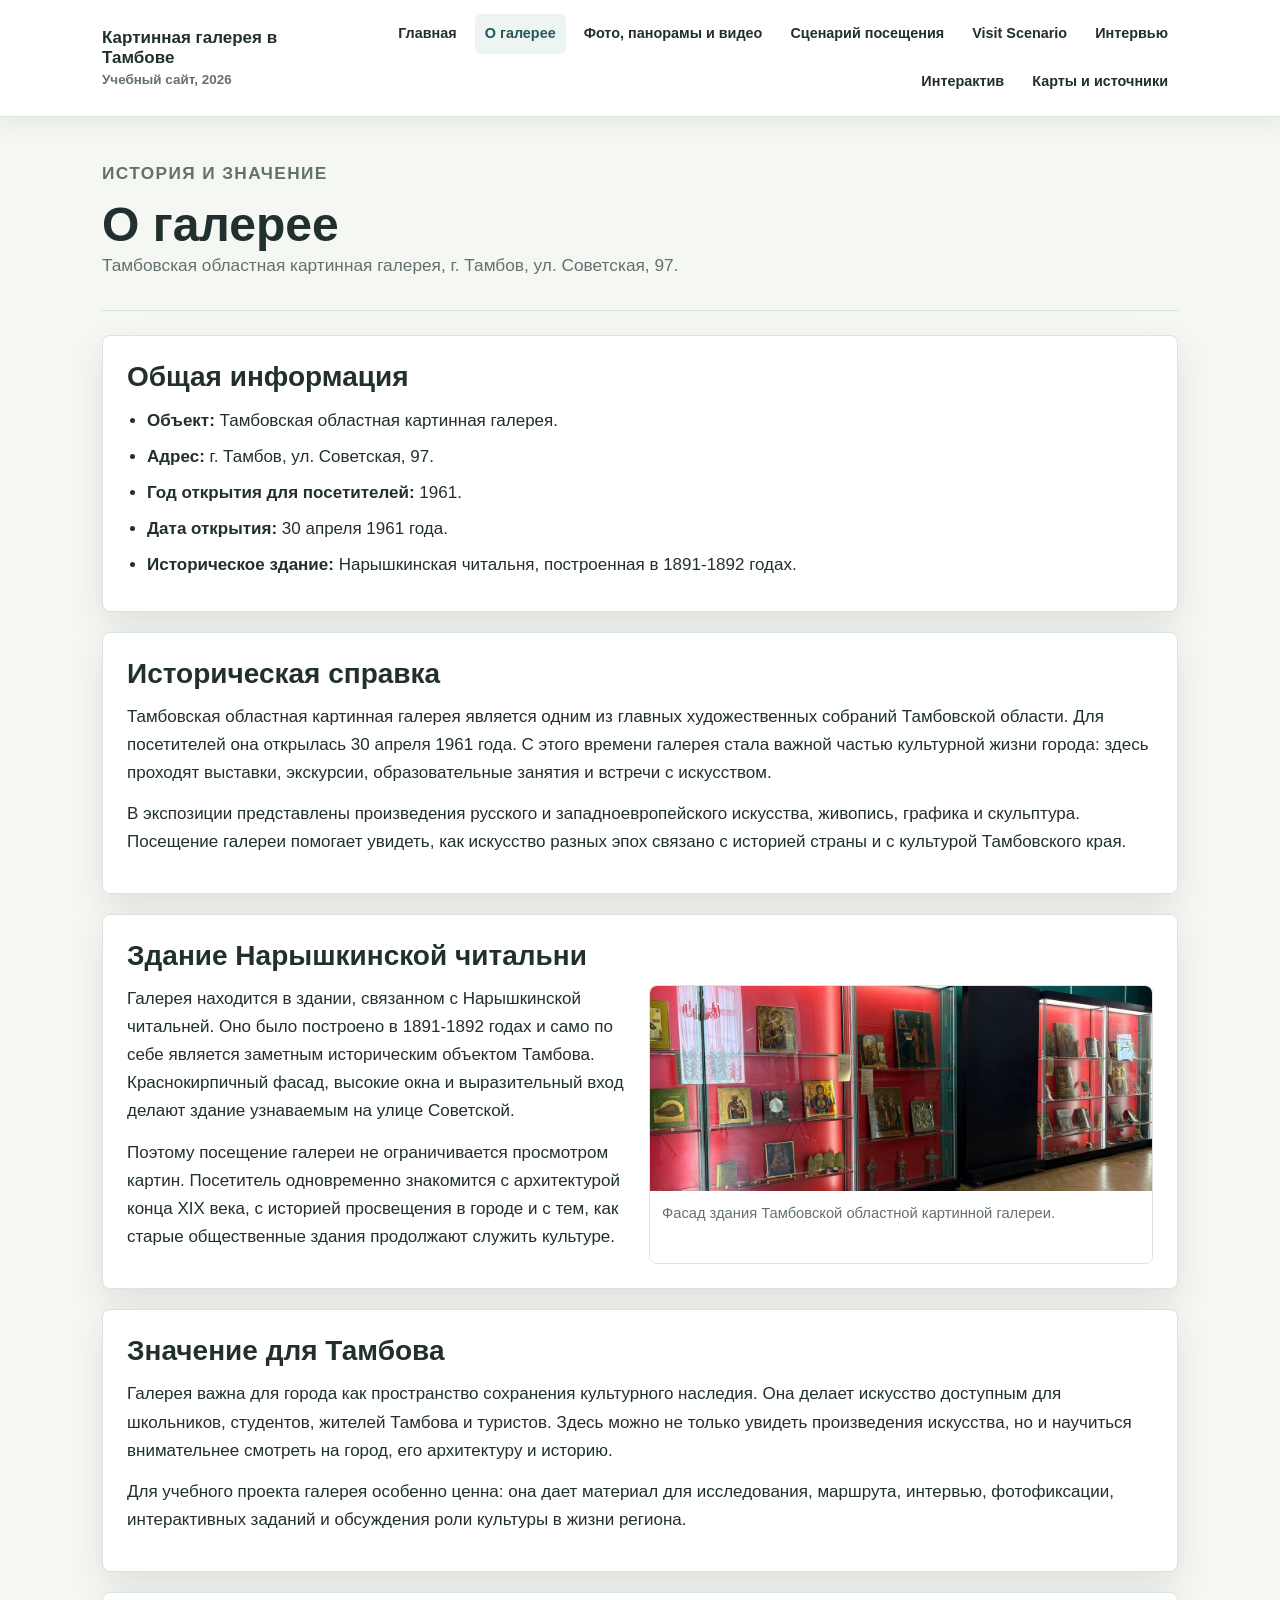
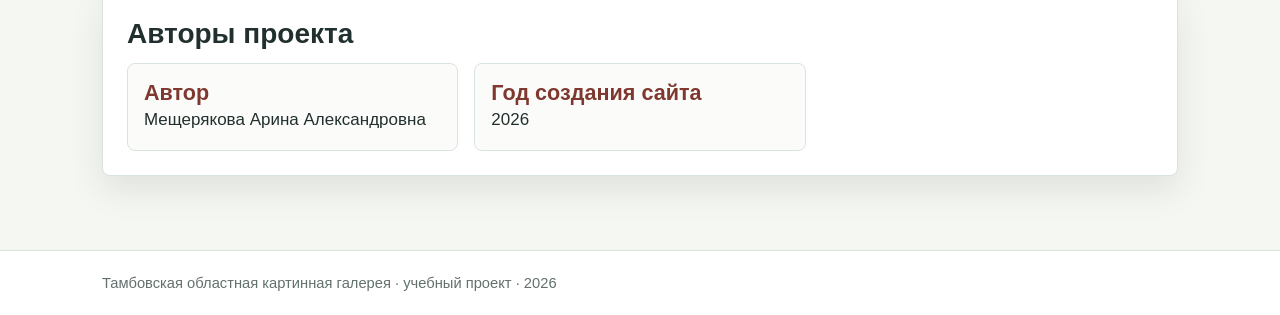
==== about.html @ 31e76bea "Initial gallery site" ====
<!DOCTYPE html>
<html lang="ru">
<head>
  <meta charset="UTF-8">
  <meta name="viewport" content="width=device-width, initial-scale=1.0">
  <title>О галерее</title>
  <link rel="stylesheet" href="css/style.css">
</head>
<body>
  <header class="site-header">
    <div class="header-inner">
      <div class="brand">Картинная галерея в Тамбове<span>Учебный сайт, 2026</span></div>
      <nav aria-label="Основная навигация">
        <ul class="nav-list">
          <li><a href="index.html">Главная</a></li>
          <li><a class="active" href="about.html">О галерее</a></li>
          <li><a href="media.html">Фото, панорамы и видео</a></li>
          <li><a href="scenario.html">Сценарий посещения</a></li>
          <li><a href="scenario-en.html">Visit Scenario</a></li>
          <li><a href="interview.html">Интервью</a></li>
          <li><a href="interactive.html">Интерактив</a></li>
          <li><a href="maps-sources.html">Карты и источники</a></li>
        </ul>
      </nav>
    </div>
  </header>

  <main>
    <div class="page-title">
      <p class="eyebrow">История и значение</p>
      <h1>О галерее</h1>
      <p>Тамбовская областная картинная галерея, г. Тамбов, ул. Советская, 97.</p>
    </div>

    <section class="section">
      <h2>Общая информация</h2>
      <ul class="info-list">
        <li><strong>Объект:</strong> Тамбовская областная картинная галерея.</li>
        <li><strong>Адрес:</strong> г. Тамбов, ул. Советская, 97.</li>
        <li><strong>Год открытия для посетителей:</strong> 1961.</li>
        <li><strong>Дата открытия:</strong> 30 апреля 1961 года.</li>
        <li><strong>Историческое здание:</strong> Нарышкинская читальня, построенная в 1891-1892 годах.</li>
      </ul>
    </section>

    <section class="section">
      <h2>Историческая справка</h2>
      <p>
        Тамбовская областная картинная галерея является одним из главных художественных
        собраний Тамбовской области. Для посетителей она открылась 30 апреля 1961 года.
        С этого времени галерея стала важной частью культурной жизни города: здесь проходят
        выставки, экскурсии, образовательные занятия и встречи с искусством.
      </p>
      <p>
        В экспозиции представлены произведения русского и западноевропейского искусства,
        живопись, графика и скульптура. Посещение галереи помогает увидеть, как искусство
        разных эпох связано с историей страны и с культурой Тамбовского края.
      </p>
    </section>

    <section class="section">
      <h2>Здание Нарышкинской читальни</h2>
      <div class="two-col">
        <div>
          <p>
            Галерея находится в здании, связанном с Нарышкинской читальней. Оно было построено
            в 1891-1892 годах и само по себе является заметным историческим объектом Тамбова.
            Краснокирпичный фасад, высокие окна и выразительный вход делают здание узнаваемым
            на улице Советской.
          </p>
          <p>
            Поэтому посещение галереи не ограничивается просмотром картин. Посетитель одновременно
            знакомится с архитектурой конца XIX века, с историей просвещения в городе и с тем,
            как старые общественные здания продолжают служить культуре.
          </p>
        </div>
        <figure class="photo-item">
          <button class="photo-open" type="button" data-lightbox="photos/photo01.jpg" data-caption="Фасад исторического здания галереи">
            <img src="photos/photo01.jpg" alt="Фасад исторического здания галереи">
          </button>
          <figcaption>Фасад здания Тамбовской областной картинной галереи.</figcaption>
        </figure>
      </div>
    </section>

    <section class="section">
      <h2>Значение для Тамбова</h2>
      <p>
        Галерея важна для города как пространство сохранения культурного наследия. Она делает
        искусство доступным для школьников, студентов, жителей Тамбова и туристов. Здесь можно
        не только увидеть произведения искусства, но и научиться внимательнее смотреть на город,
        его архитектуру и историю.
      </p>
      <p>
        Для учебного проекта галерея особенно ценна: она дает материал для исследования, маршрута,
        интервью, фотофиксации, интерактивных заданий и обсуждения роли культуры в жизни региона.
      </p>
    </section>

    <section class="section">
      <h2>Авторы проекта</h2>
      <div class="grid">
        <div class="fact"><strong>Автор</strong>Мещерякова Арина Александровна</div>
        <div class="fact"><strong>Год создания сайта</strong>2026</div>
      </div>
    </section>

  </main>

  <footer class="footer">
    <div class="footer-inner">Тамбовская областная картинная галерея · учебный проект · 2026</div>
  </footer>
  <script src="js/main.js"></script>
</body>
</html>
---- css/style.css ----
/* Светлый адаптивный стиль учебного сайта о Тамбовской областной картинной галерее. */
:root {
  --bg: #f5f7f2;
  --surface: #ffffff;
  --surface-soft: #eef4f1;
  --ink: #21302e;
  --muted: #63716e;
  --line: #d9e3df;
  --brick: #a24d3f;
  --brick-dark: #7f382f;
  --green: #2f6f73;
  --green-dark: #23575a;
  --gold: #b1872e;
  --blue: #37658e;
  --shadow: 0 14px 34px rgba(28, 43, 40, 0.10);
  --radius: 8px;
  --max-width: 1120px;
}

* {
  box-sizing: border-box;
}

html {
  scroll-behavior: smooth;
}

body {
  margin: 0;
  color: var(--ink);
  background: var(--bg);
  font-family: "Segoe UI", Arial, sans-serif;
  font-size: 17px;
  line-height: 1.65;
}

img,
iframe {
  max-width: 100%;
}

img {
  display: block;
}

a {
  color: var(--green-dark);
  text-decoration-thickness: 0.08em;
  text-underline-offset: 0.18em;
}

a:hover {
  color: var(--brick-dark);
}

button,
input {
  font: inherit;
}

.site-header {
  position: sticky;
  top: 0;
  z-index: 20;
  background: rgba(255, 255, 255, 0.96);
  border-bottom: 1px solid var(--line);
  box-shadow: 0 8px 22px rgba(33, 48, 46, 0.07);
}

.header-inner {
  max-width: var(--max-width);
  margin: 0 auto;
  padding: 14px 22px;
  display: grid;
  grid-template-columns: minmax(230px, 1fr) auto;
  gap: 18px;
  align-items: center;
  min-width: 0;
}

.site-header nav {
  min-width: 0;
}

.brand {
  color: var(--ink);
  font-weight: 800;
  letter-spacing: 0;
  line-height: 1.2;
  min-width: 0;
  overflow-wrap: anywhere;
}

.brand span {
  display: block;
  margin-top: 3px;
  color: var(--muted);
  font-size: 0.84rem;
  font-weight: 600;
}

.nav-list {
  margin: 0;
  padding: 0;
  list-style: none;
  display: flex;
  flex-wrap: wrap;
  justify-content: flex-end;
  gap: 8px;
  min-width: 0;
}

.nav-list a {
  display: block;
  padding: 8px 10px;
  border-radius: 6px;
  color: var(--ink);
  font-size: 0.9rem;
  font-weight: 700;
  text-decoration: none;
  white-space: nowrap;
}

.nav-list a:hover,
.nav-list a.active {
  background: var(--surface-soft);
  color: var(--green-dark);
}

main {
  max-width: var(--max-width);
  margin: 0 auto;
  padding: 34px 22px 54px;
}

.hero {
  display: grid;
  grid-template-columns: minmax(0, 1.05fr) minmax(300px, 0.95fr);
  gap: 30px;
  align-items: center;
  min-height: 72vh;
  padding: 26px 0 34px;
}

.hero h1,
.page-title h1 {
  margin: 0;
  color: var(--ink);
  font-size: 3rem;
  line-height: 1.08;
  letter-spacing: 0;
}

.hero p,
.page-title p,
.lead {
  color: var(--muted);
  font-size: 1.08rem;
}

.eyebrow {
  margin: 0 0 12px;
  color: var(--brick);
  font-size: 0.82rem;
  font-weight: 800;
  letter-spacing: 0.08em;
  text-transform: uppercase;
}

.hero-actions,
.button-row {
  display: flex;
  flex-wrap: wrap;
  gap: 10px;
  align-items: center;
  margin-top: 22px;
}

.btn {
  display: inline-flex;
  align-items: center;
  justify-content: center;
  min-height: 42px;
  padding: 10px 15px;
  border: 1px solid var(--green);
  border-radius: 6px;
  background: var(--green);
  color: #fff;
  font-weight: 800;
  text-decoration: none;
  cursor: pointer;
}

.btn:hover {
  background: var(--green-dark);
  color: #fff;
  text-decoration: none;
}

.btn.secondary {
  background: #fff;
  color: var(--green-dark);
}

.btn.secondary:hover {
  background: var(--surface-soft);
  color: var(--green-dark);
}

.hero-photo {
  margin: 0;
}

.hero-photo img {
  width: 100%;
  max-height: 610px;
  object-fit: cover;
  object-position: center;
  border-radius: var(--radius);
  border: 1px solid var(--line);
  box-shadow: var(--shadow);
}

.hero-photo figcaption,
figcaption {
  margin-top: 8px;
  color: var(--muted);
  font-size: 0.92rem;
}

.page-title {
  margin: 8px 0 24px;
  padding-bottom: 18px;
  border-bottom: 1px solid var(--line);
}

.section,
.card {
  margin: 20px 0;
  padding: 24px;
  background: var(--surface);
  border: 1px solid var(--line);
  border-radius: var(--radius);
  box-shadow: var(--shadow);
}

.section h2,
.card h2 {
  margin-top: 0;
}

h2 {
  margin: 30px 0 12px;
  font-size: 1.75rem;
  line-height: 1.22;
  letter-spacing: 0;
}

h3 {
  margin: 22px 0 10px;
  font-size: 1.24rem;
  line-height: 1.25;
  letter-spacing: 0;
}

p {
  margin: 0 0 13px;
}

.muted,
.source-note {
  color: var(--muted);
}

.source-note {
  font-size: 0.92rem;
}

.grid {
  display: grid;
  grid-template-columns: repeat(3, minmax(0, 1fr));
  gap: 16px;
}

.two-col {
  display: grid;
  grid-template-columns: repeat(2, minmax(0, 1fr));
  gap: 18px;
}

.fact,
.site-link,
.stat-box,
.route-box,
.audience-box,
.rebus-card {
  padding: 16px;
  border: 1px solid var(--line);
  border-radius: var(--radius);
  background: #fbfcfa;
}

.fact strong,
.stat-number {
  display: block;
  color: var(--brick-dark);
  font-size: 1.35rem;
  line-height: 1.2;
}

.site-link {
  color: var(--ink);
  text-decoration: none;
}

.site-link:hover {
  border-color: var(--green);
  color: var(--ink);
  text-decoration: none;
}

.site-link span {
  display: block;
  margin-top: 6px;
  color: var(--muted);
  font-size: 0.94rem;
  font-weight: 400;
}

.info-list,
.timeline,
.source-list {
  margin: 0;
  padding-left: 20px;
}

.info-list li,
.timeline li,
.source-list li {
  margin: 8px 0;
}

.timeline li::marker {
  color: var(--brick);
  font-weight: 800;
}

.media-grid {
  display: grid;
  grid-template-columns: repeat(auto-fit, minmax(210px, 1fr));
  gap: 16px;
}

.photo-item {
  margin: 0;
  overflow: hidden;
  border: 1px solid var(--line);
  border-radius: var(--radius);
  background: #fff;
}

.photo-open {
  display: block;
  width: 100%;
  padding: 0;
  border: 0;
  background: transparent;
  color: inherit;
  text-align: left;
  cursor: pointer;
}

.photo-item img {
  width: 100%;
  height: 205px;
  object-fit: cover;
}

.photo-item figcaption {
  min-height: 72px;
  margin: 0;
  padding: 10px 12px 12px;
  background: #fff;
}

.panorama {
  margin: 18px 0;
}

.panorama img {
  width: 100%;
  height: 230px;
  object-fit: cover;
  border: 1px solid var(--line);
  border-radius: var(--radius);
}

.embed {
  position: relative;
  overflow: hidden;
  border: 1px solid var(--line);
  border-radius: var(--radius);
  background: #111;
  aspect-ratio: 16 / 9;
}

.embed iframe {
  position: absolute;
  inset: 0;
  width: 100%;
  height: 100%;
  border: 0;
}

.map-frame {
  aspect-ratio: auto;
  height: 340px;
  min-height: 0;
}

.map-frame iframe {
  background: var(--surface-soft);
}

.stats-grid {
  display: grid;
  grid-template-columns: repeat(3, minmax(0, 1fr));
  gap: 14px;
}

.stat-number {
  margin-bottom: 6px;
  font-size: 2rem;
}

.scratch-panel {
  display: grid;
  grid-template-columns: minmax(260px, 1fr) minmax(260px, 0.8fr);
  gap: 18px;
  align-items: stretch;
}

.scratch-stage {
  position: relative;
  min-height: 260px;
  overflow: hidden;
  border: 1px solid #bad6d7;
  border-radius: var(--radius);
  background:
    linear-gradient(#dff0f0 0 24%, transparent 24%),
    linear-gradient(90deg, rgba(47, 111, 115, 0.10) 0 1px, transparent 1px 100%),
    #f7fbfb;
  background-size: 100% 100%, 36px 36px, 100% 100%;
}

.scratch-character {
  position: absolute;
  left: 34px;
  bottom: 24px;
  width: 58px;
  height: 70px;
  border-radius: 28px 28px 8px 8px;
  background: var(--gold);
  box-shadow: inset 0 -16px 0 rgba(0, 0, 0, 0.12);
}

.scratch-character::before,
.scratch-character::after {
  content: "";
  position: absolute;
  top: 18px;
  width: 7px;
  height: 7px;
  border-radius: 50%;
  background: #1d2827;
}

.scratch-character::before {
  left: 17px;
}

.scratch-character::after {
  right: 17px;
}

.scratch-painting {
  position: absolute;
  top: 62px;
  width: 88px;
  height: 68px;
  border: 8px solid #8a5a35;
  background: linear-gradient(135deg, #f0d7a7, #799f91);
}

.scratch-painting.one {
  left: 150px;
}

.scratch-painting.two {
  right: 56px;
  background: linear-gradient(135deg, #c9d7ec, #aa5947);
}

.scratch-label {
  position: absolute;
  left: 24px;
  right: 24px;
  bottom: 104px;
  padding: 10px 12px;
  border-radius: 6px;
  background: rgba(255, 255, 255, 0.88);
  color: var(--ink);
  font-weight: 700;
}

.model-wrap {
  display: grid;
  grid-template-columns: minmax(280px, 1fr) minmax(240px, 0.8fr);
  gap: 18px;
  align-items: center;
}

.model-scene {
  min-height: 290px;
  display: grid;
  place-items: center;
  overflow: hidden;
  border: 1px solid var(--line);
  border-radius: var(--radius);
  background:
    linear-gradient(#dceeed 0 45%, #d6dfd5 45% 100%);
  perspective: 720px;
}

.model-building {
  position: relative;
  width: 260px;
  height: 150px;
  transform-style: preserve-3d;
  transform: rotateX(58deg) rotateZ(var(--model-angle, -28deg));
  transition: transform 0.25s ease;
}

.model-building .base,
.model-building .roof,
.model-building .entrance {
  position: absolute;
  left: 0;
  right: 0;
  margin: auto;
}

.model-building .base {
  bottom: 0;
  width: 250px;
  height: 112px;
  border: 4px solid #6f352d;
  background:
    repeating-linear-gradient(0deg, rgba(255,255,255,0.16) 0 2px, transparent 2px 18px),
    repeating-linear-gradient(90deg, rgba(255,255,255,0.14) 0 2px, transparent 2px 28px),
    #a95342;
  box-shadow: 18px 20px 0 rgba(74, 58, 48, 0.25);
}

.model-building .roof {
  top: 0;
  width: 275px;
  height: 42px;
  clip-path: polygon(6% 100%, 50% 0, 94% 100%);
  background: #55413a;
}

.model-building .entrance {
  bottom: 0;
  width: 54px;
  height: 72px;
  border: 3px solid #5a2d28;
  background: #7b332d;
}

.model-building .window {
  position: absolute;
  top: 62px;
  width: 28px;
  height: 38px;
  border: 3px solid #5a2d28;
  background: #dfe7df;
}

.model-building .w1 { left: 28px; }
.model-building .w2 { left: 72px; }
.model-building .w3 { right: 72px; }
.model-building .w4 { right: 28px; }

.range-line {
  display: grid;
  gap: 8px;
}

.range-line input {
  width: 100%;
  accent-color: var(--green);
}

.puzzle-layout {
  display: grid;
  grid-template-columns: minmax(260px, 360px) minmax(240px, 1fr);
  gap: 20px;
  align-items: start;
}

.puzzle-board {
  display: grid;
  grid-template-columns: repeat(3, 1fr);
  width: min(100%, 360px);
  aspect-ratio: 1;
  border: 2px solid var(--green);
  border-radius: var(--radius);
  overflow: hidden;
  background: var(--surface-soft);
}

.puzzle-tile {
  border: 1px solid rgba(255, 255, 255, 0.78);
  background-repeat: no-repeat;
  cursor: pointer;
}

.puzzle-tile.blank {
  background: repeating-linear-gradient(45deg, #e5ece9 0 10px, #f5f7f2 10px 20px);
  cursor: default;
}

.puzzle-status,
.rebus-status,
.crossword-status {
  min-height: 28px;
  margin-top: 12px;
  color: var(--green-dark);
  font-weight: 800;
}

.rebus-grid {
  display: grid;
  grid-template-columns: repeat(2, minmax(0, 1fr));
  gap: 16px;
}

.rebus-form {
  display: flex;
  flex-wrap: wrap;
  gap: 10px;
  margin-top: 14px;
}

.rebus-form input {
  min-width: 180px;
  flex: 1;
  padding: 10px 12px;
  border: 1px solid var(--line);
  border-radius: 6px;
}

.rebus-expression {
  display: grid;
  gap: 8px;
  margin-top: 10px;
  padding: 14px;
  border-radius: var(--radius);
  background: var(--surface-soft);
  font-weight: 800;
}

.crossword-wrap {
  display: grid;
  grid-template-columns: auto minmax(260px, 1fr);
  gap: 22px;
  align-items: start;
  overflow-x: auto;
}

.crossword-grid {
  display: grid;
  gap: 2px;
  padding: 10px;
  border: 1px solid var(--line);
  border-radius: var(--radius);
  background: #d6dfdb;
}

.crossword-cell {
  position: relative;
  width: 34px;
  height: 34px;
  background: var(--surface);
}

.crossword-cell.empty {
  background: transparent;
}

.crossword-cell input {
  width: 100%;
  height: 100%;
  padding: 7px 2px 2px;
  border: 0;
  background: transparent;
  color: var(--ink);
  font-size: 1rem;
  font-weight: 800;
  text-align: center;
  text-transform: uppercase;
}

.crossword-cell input.correct {
  background: #dff0df;
}

.crossword-cell input.wrong {
  background: #f6d8d3;
}

.cell-number {
  position: absolute;
  top: 1px;
  left: 3px;
  color: var(--brick-dark);
  font-size: 0.62rem;
  font-weight: 900;
  pointer-events: none;
}

.clue-list {
  margin: 0;
  padding-left: 22px;
}

.clue-list li {
  margin: 7px 0;
}

.qr-block {
  display: grid;
  grid-template-columns: 190px minmax(260px, 1fr);
  gap: 18px;
  align-items: center;
}

.qr-block img {
  width: 190px;
  height: 190px;
  padding: 8px;
  border: 1px solid var(--line);
  border-radius: var(--radius);
  background: #fff;
}

.route-form {
  display: grid;
  gap: 10px;
}

.route-form label {
  display: grid;
  gap: 5px;
  color: var(--muted);
  font-weight: 700;
}

.route-form input {
  width: 100%;
  padding: 11px 12px;
  border: 1px solid var(--line);
  border-radius: 6px;
  color: var(--ink);
}

.lightbox {
  position: fixed;
  inset: 0;
  z-index: 50;
  display: none;
  place-items: center;
  padding: 22px;
  background: rgba(16, 24, 23, 0.82);
}

.lightbox.open {
  display: grid;
}

.lightbox-inner {
  width: min(100%, 980px);
  max-height: 92vh;
}

.lightbox img {
  width: 100%;
  max-height: 78vh;
  object-fit: contain;
  border-radius: var(--radius);
  background: #fff;
}

.lightbox-caption {
  margin-top: 10px;
  color: #fff;
  font-weight: 700;
}

.lightbox-close {
  position: absolute;
  top: 16px;
  right: 16px;
  width: 42px;
  height: 42px;
  border: 1px solid rgba(255,255,255,0.55);
  border-radius: 6px;
  background: rgba(255,255,255,0.12);
  color: #fff;
  font-size: 1.4rem;
  cursor: pointer;
}

.footer {
  border-top: 1px solid var(--line);
  background: #ffffff;
}

.footer-inner {
  max-width: var(--max-width);
  margin: 0 auto;
  padding: 20px 22px;
  color: var(--muted);
  font-size: 0.92rem;
}

@media (max-width: 900px) {
  .header-inner,
  .hero,
  .scratch-panel,
  .model-wrap,
  .puzzle-layout,
  .crossword-wrap,
  .qr-block,
  .two-col {
    grid-template-columns: minmax(0, 1fr);
  }

  .nav-list {
    justify-content: flex-start;
  }

  .grid,
  .stats-grid,
  .rebus-grid {
    grid-template-columns: repeat(2, minmax(0, 1fr));
  }

  .hero {
    min-height: 0;
  }
}

@media (max-width: 620px) {
  body {
    font-size: 16px;
  }

  main {
    padding: 24px 14px 42px;
  }

  .header-inner {
    padding: 12px 14px;
  }

  .nav-list {
    flex-wrap: nowrap;
    overflow-x: auto;
    width: 100%;
    max-width: 100%;
    padding-bottom: 4px;
  }

  .hero h1,
  .page-title h1 {
    font-size: 2.18rem;
  }

  .section,
  .card {
    padding: 18px;
  }

  .grid,
  .stats-grid,
  .rebus-grid {
    grid-template-columns: 1fr;
  }

  .media-grid {
    grid-template-columns: 1fr;
  }

  .photo-item img {
    height: 240px;
  }

  .panorama img {
    height: 175px;
  }

  .crossword-cell {
    width: 28px;
    height: 28px;
  }

  .crossword-cell input {
    font-size: 0.9rem;
  }

  .map-frame {
    height: 300px;
  }
}
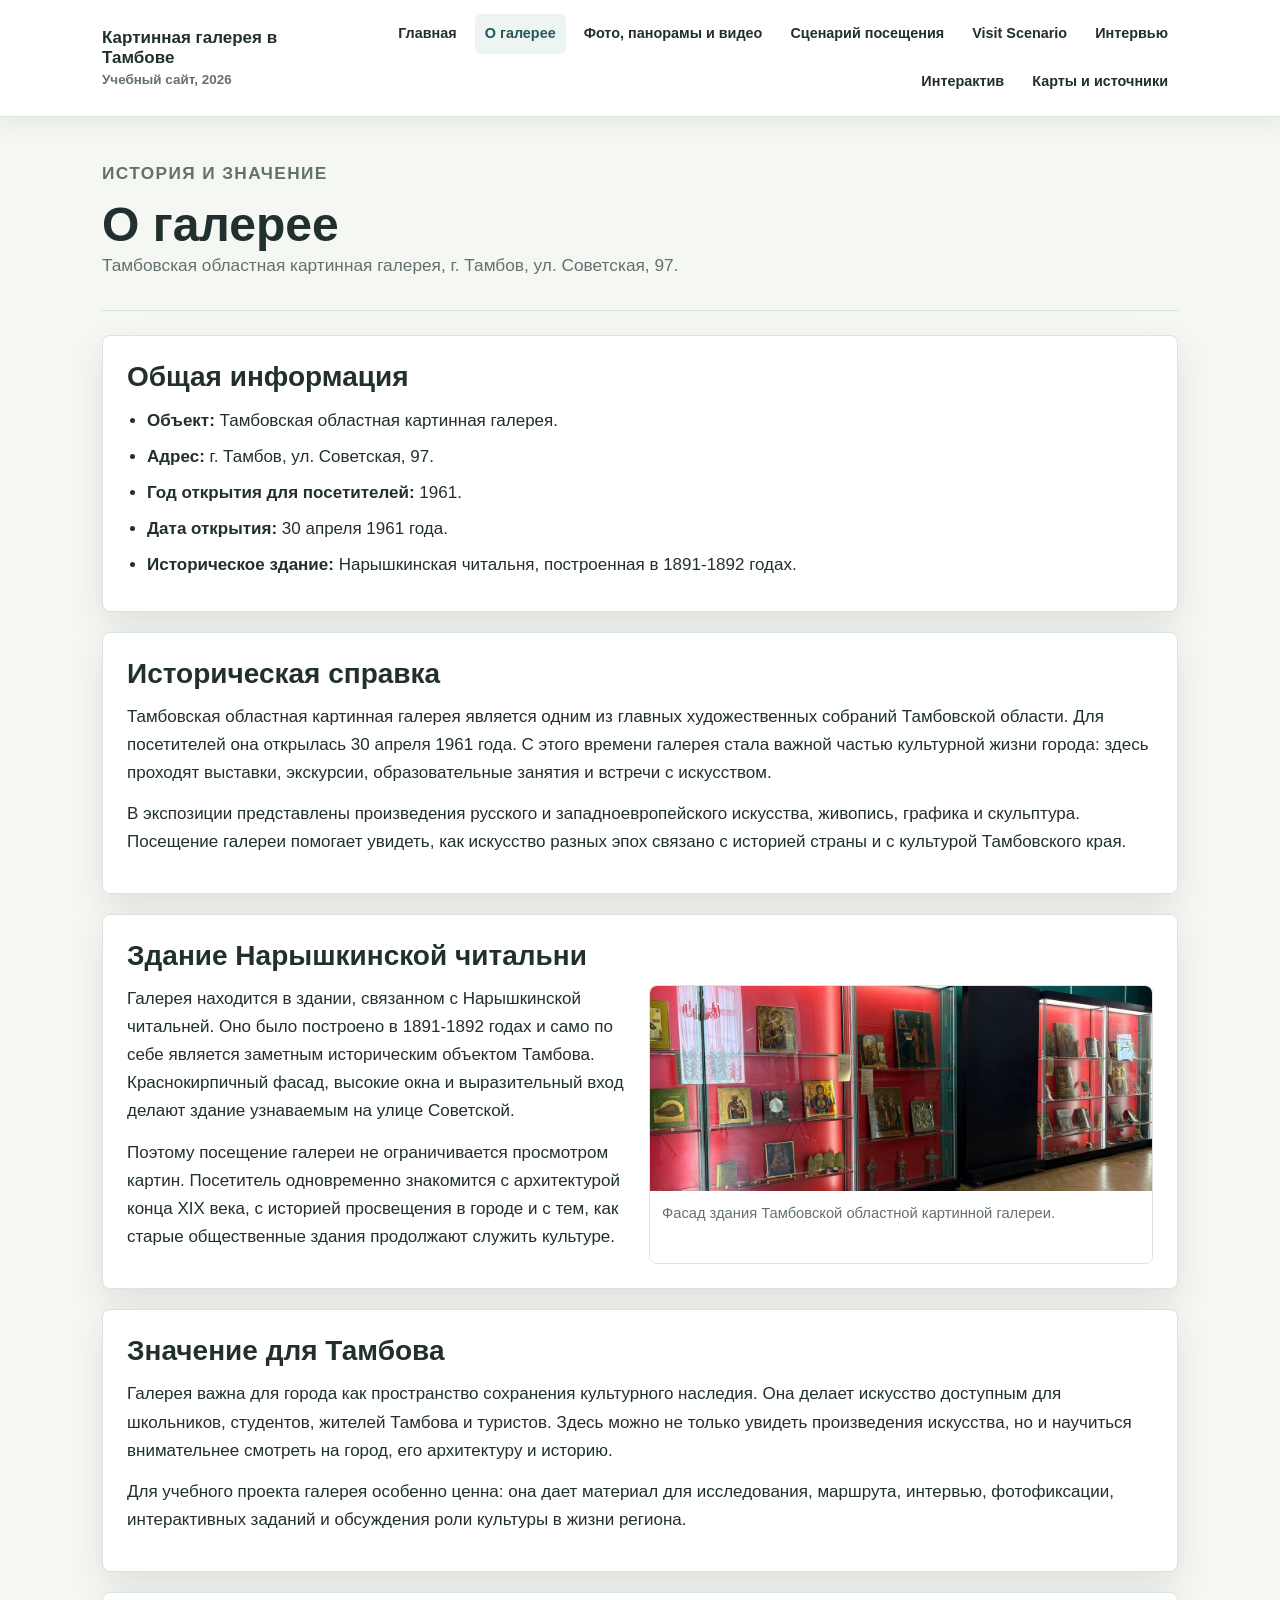
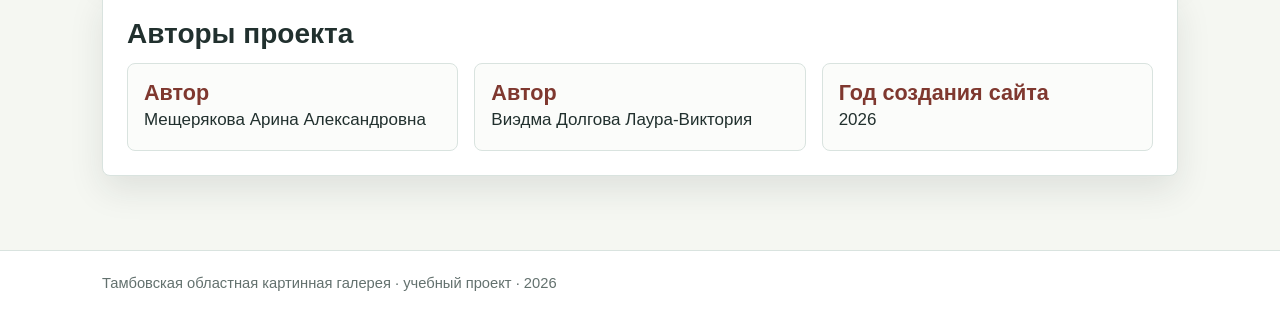
==== commit d56e42f1: "Add second project author" ====
--- a/about.html
+++ b/about.html
@@ -101,6 +101,7 @@
       <h2>Авторы проекта</h2>
       <div class="grid">
         <div class="fact"><strong>Автор</strong>Мещерякова Арина Александровна</div>
+        <div class="fact"><strong>Автор</strong>Виэдма Долгова Лаура-Виктория</div>
         <div class="fact"><strong>Год создания сайта</strong>2026</div>
       </div>
     </section>
